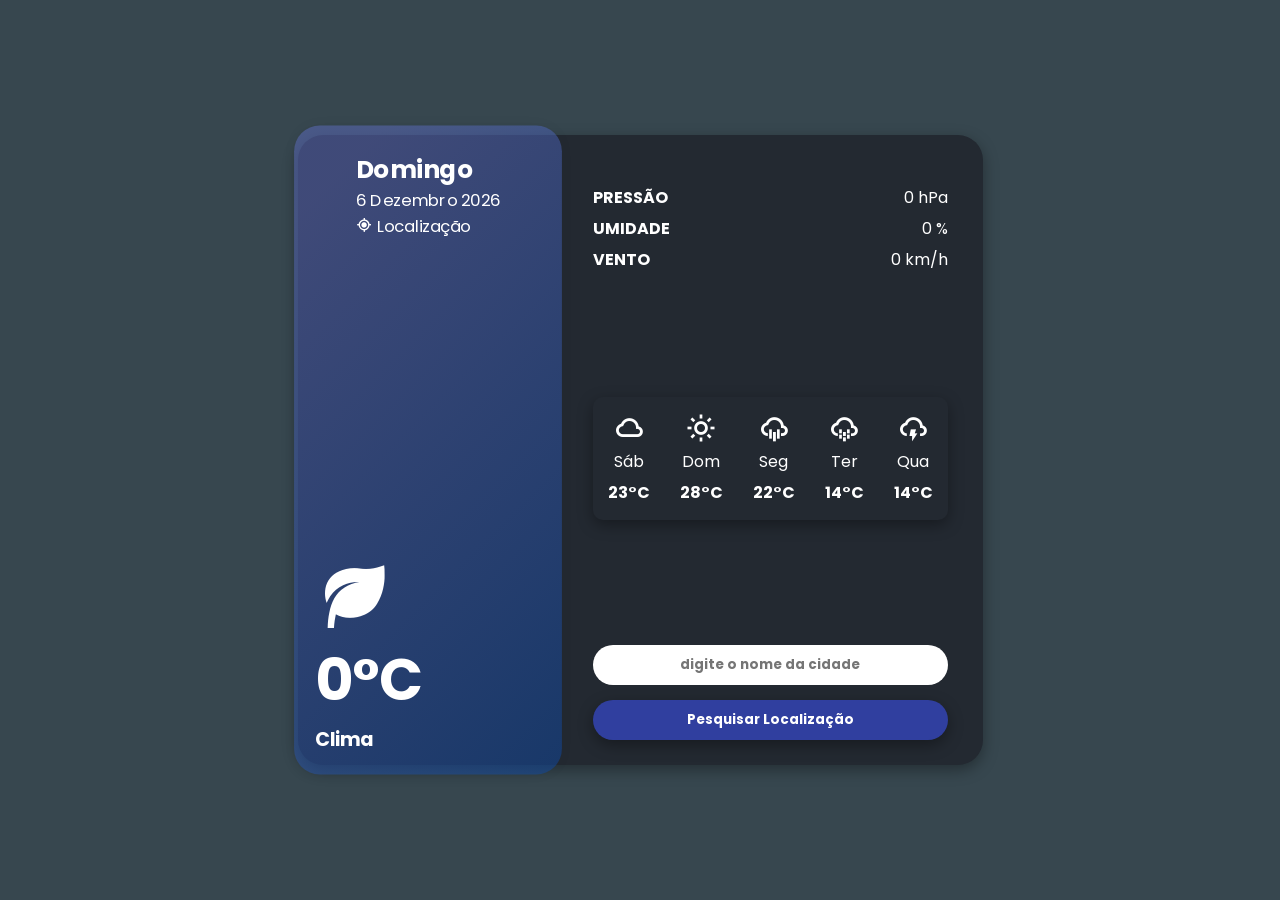
==== index.html @ 96ce1d05 "att" ====
<!DOCTYPE html>
<html lang="pt-br">
<head>
    <meta charset="UTF-8">
    <meta name="viewport" content="width=device-width, initial-scale=1.0, maximum-scale=1.0, user-scalable=no">
    <title>App de Clima</title>
    <link rel="stylesheet" href="style.css">
    <link href='https://unpkg.com/boxicons@2.1.4/css/boxicons.min.css' rel='stylesheet'>

</head>
<body>
    <div class="container">

        <div class="left-info">

            <div class="img-gradiente"></div>
            
            <div class="hoje-info">
                <h2 id="dia-esc">Sexta</h2>
                <span id="data">12 Abril 2024</span>

                <div>
                    <i class='bx bx-current-location'></i>
                    <span id="cidade">Localização</span>
                </div>
            </div>
            <div class="hoje-clima">
                <i id="icone-principal" class='bx bxs-leaf'></i>
                <h1 class="clima-temp">
                    <span id="temp">0</span>°C
                </h1>
                <h3 id="descript">Clima</h3>
            
            </div>
        </div>

        <div class="right-info">
            <div class="dia-info">
                <div>
                    <span class="titulo">PRESSÃO</span>
                    <span class="valor"><span id="valor-pre">0</span> hPa</span>
                </div>
                <div>
                    <span class="titulo">UMIDADE</span>
                    <span class="valor"><span id="valor-umi">0</span> %</span>
                </div>
                <div>
                    <span class="titulo">VENTO</span>
                    <span class="valor"><span id="valor-ven">0</span> km/h</span>
                </div>
            </div>

            <ul class="dias">
                <li>
                    <i class='bx bx-cloud'></i>
                    <span>Sáb</span>
                    <span class="dia-temp">23°C</span>
                </li>
                <li>
                    <i class='bx bx-sun' ></i>
                    <span>Dom</span>
                    <span class="dia-temp">28°C</span>
                </li>
                <li>
                    <i class='bx bx-cloud-rain' ></i>
                    <span>Seg</span>
                    <span class="dia-temp">22°C</span>
                </li>
                <li>
                    <i class='bx bx-cloud-drizzle' ></i>
                    <span>Ter</span>
                    <span class="dia-temp">14°C</span>
                </li>
                <li>
                    <i class='bx bx-cloud-lightning' ></i>
                    <span>Qua</span>
                    <span class="dia-temp">14°C</span>
                </li>
            </ul>

            <div class="botao-container">
                <input type="text" placeholder="digite o nome da cidade" id="txt-user">
                <button onclick="pesquisar()" class="local-botao" >Pesquisar Localização</button>
            </div>

        </div>

    </div>


    <script src="./API.js"></script>
</body>
</html>
---- style.css ----
@import url('https://fonts.googleapis.com/css2?family=Poppins:ital,wght@0,100;0,200;0,300;0,400;0,500;0,600;0,700;0,800;0,900;1,100;1,200;1,300;1,400;1,500;1,600;1,700;1,800;1,900&display=swap');

*{
    margin: 0;
    padding: 0;
    box-sizing: border-box;
    font-family: 'Poppins', sans-serif;
}

body{
    background-color: #37474f;
    height: 100vh;
    display: flex;
    align-items: center;
    justify-content: center;

}

.container{
    height: 70vh;
    background-color: #232931;
    color: #fff;
    border-radius: 25px;
    box-shadow: 0 5px 15px rgba(0, 0, 0, 0.35);
    
}

.left-info{
    width: 260px;
    height: 100%;
    float: left;
    display: flex;
    border-radius: 25px;
    justify-content: center;
    background: url(./assets/images/1.jpg);
    background-position: center;
    background-size: cover;
    transform: scale(1.03) perspective(200px);
    cursor: pointer;
    box-shadow: 0 0 20px -10px rgba(0, 0, 0, 0.2);
    transition: all 0.3s ease;
    
}

.left-info:hover{
    transform: scale(1.1) perspective(2500px) rotateY(5deg);
}

.img-gradiente{
    position: absolute;
    width: 100%;
    height: 100%;
    top: 0;
    left: 0;
    background: linear-gradient(135deg, #5c6bc0 10%, #0d47a1 100%);
    border-radius: 25px;
    opacity: 0.5;

}

.hoje-info{
    position: absolute;
    display: flex;
    flex-direction: column;
    margin-top: 25px;

}

.hoje-clima{
    position: absolute;
    display: flex;
    flex-direction: column;
    align-items: flex-start;
    bottom: 20px;
    left: 20px;

}

.hoje-clima .bx{
    font-size: 4.6rem;
}

.clima-temp{
    font-weight: 700;
    font-size: 3.5rem;

}

.right-info{
    display: flex;
    flex-direction: column;
    justify-content: space-between;
    float: right;
    position: relative;
    height: 100%;
    padding-top: 25px;

}

.dia-info{
    padding: 25px 35px;
    display: flex;
    flex-direction: column;

}

.dia-info div:not(:last-child){
    margin-bottom: 6px;
}

.dia-info div .titulo{
    font-weight: 700;
}

.dia-info div .valor{
    float: right;
}

.dias{
    display: flex;
    list-style: none;
    margin: 10px 35px;
    box-shadow: 0 5px 15px rgba(0, 0, 0, 0.35);
    border-radius: 10px;

}

.dias li{
    padding: 15px;
    cursor: pointer;
    display: flex;
    flex-direction: column;
    justify-content: space-between;
    align-items: center;
    border-radius: 10px;
    transition: all 0.3s ease;

}

.dias li .bx{
    margin-bottom: 5px;
    font-size: 2rem;

}

.dias li:hover{
    transform: scale(1.1);
    background: #fff;
    color: #222831;
    box-shadow: 0 5px 15px rgba(0, 0, 0, 0.35);

}

.dias li .dia-temp{
    margin-top: 6px;
    font-weight: 700;

}

.botao-container{
    display: flex;
    flex-direction: column;
    gap: 15px;
    padding: 25px 35px;
}

#txt-user {
    outline: none;
    padding: 10px 0;
    text-align: center;
    width: 100%;
    border: none;
    border-radius: 25px;
    font-weight: 700;
    color:#222831;
}
.local-botao{
    outline: none;
    width: 100%;
    border: none;
    font-weight: 700;
    border-radius: 25px;
    padding: 10px;
    background: #303f9f;
    color: #fff;
    cursor: pointer;
    box-shadow: 0 5px 15px rgba(0, 0, 0, 0.35);
    transition: all 0.3s ease;

}

.local-botao:hover{
    background: #1a237e;
}

@media (max-width: 768px){
   
    body{
        height:26vh;
        background-color: #232931;
        box-shadow:none;
        
    }
    .container {
        height:100%;
        border-radius: 0;
    }.left-info{
        width: 100%;
        height: 150%;
        border-radius: 0;
        box-shadow: none;
    }
    #txtuser{
      font-size: 16px;
      padding: 10px;
      width: 100%;
    }.img-gradiente{
        width: 100%;
        border-radius: 0;
    }
   
    
}
/* #232931 */
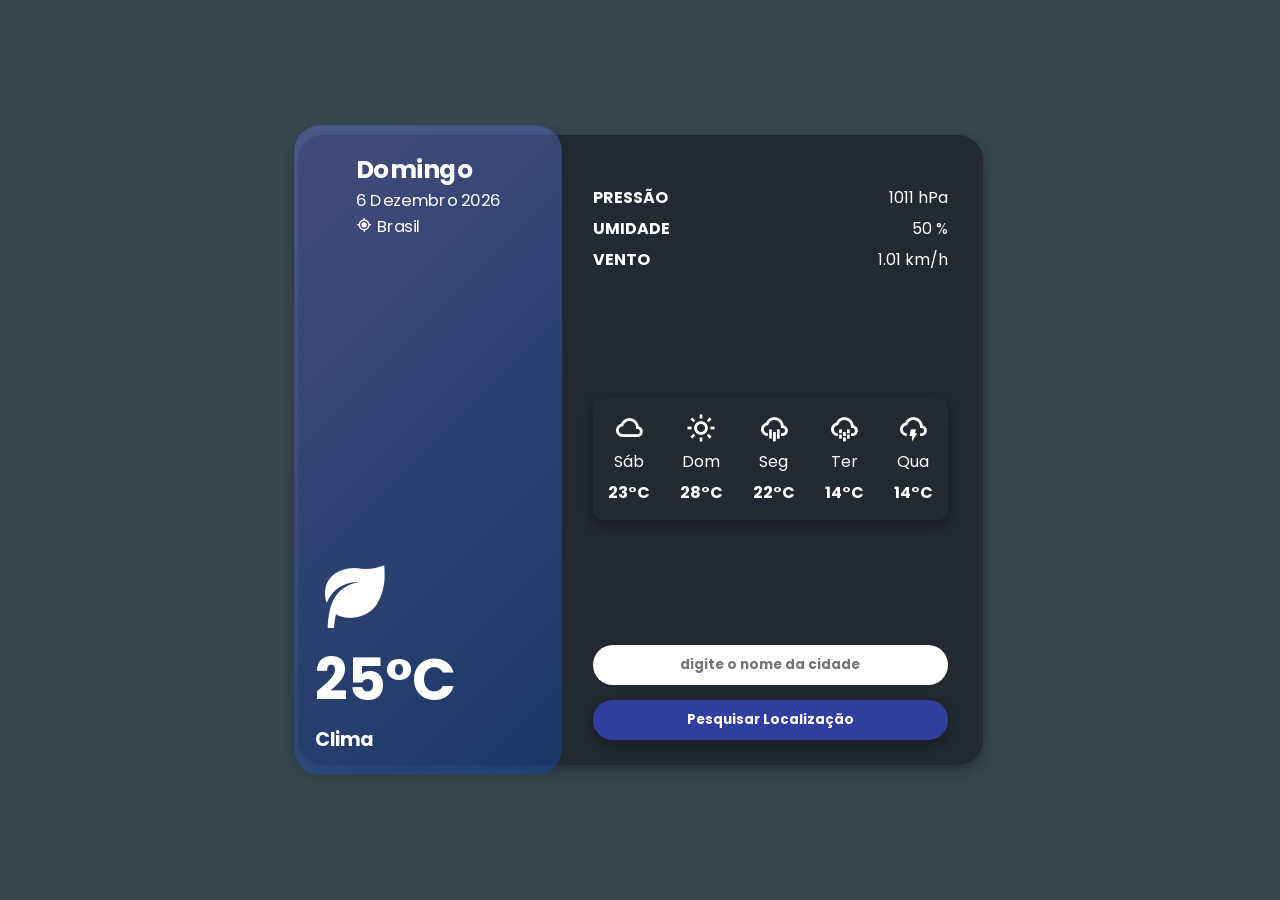
==== commit cc44710a: "att" ====
--- a/index.html
+++ b/index.html
@@ -21,13 +21,13 @@
 
                 <div>
                     <i class='bx bx-current-location'></i>
-                    <span id="cidade">Localização</span>
+                    <span id="cidade">Brasil</span>
                 </div>
             </div>
             <div class="hoje-clima">
                 <i id="icone-principal" class='bx bxs-leaf'></i>
                 <h1 class="clima-temp">
-                    <span id="temp">0</span>°C
+                    <span id="temp">25</span>°C
                 </h1>
                 <h3 id="descript">Clima</h3>
             
@@ -38,15 +38,15 @@
             <div class="dia-info">
                 <div>
                     <span class="titulo">PRESSÃO</span>
-                    <span class="valor"><span id="valor-pre">0</span> hPa</span>
+                    <span class="valor"><span id="valor-pre">1011</span> hPa</span>
                 </div>
                 <div>
                     <span class="titulo">UMIDADE</span>
-                    <span class="valor"><span id="valor-umi">0</span> %</span>
+                    <span class="valor"><span id="valor-umi">50</span> %</span>
                 </div>
                 <div>
                     <span class="titulo">VENTO</span>
-                    <span class="valor"><span id="valor-ven">0</span> km/h</span>
+                    <span class="valor"><span id="valor-ven">1.01</span> km/h</span>
                 </div>
             </div>
 
--- a/style.css
+++ b/style.css
@@ -32,7 +32,7 @@
     display: flex;
     border-radius: 25px;
     justify-content: center;
-    background: url(./assets/images/1.jpg);
+    background: url(./assets/images/ensolarado.jpg);
     background-position: center;
     background-size: cover;
     transform: scale(1.03) perspective(200px);
